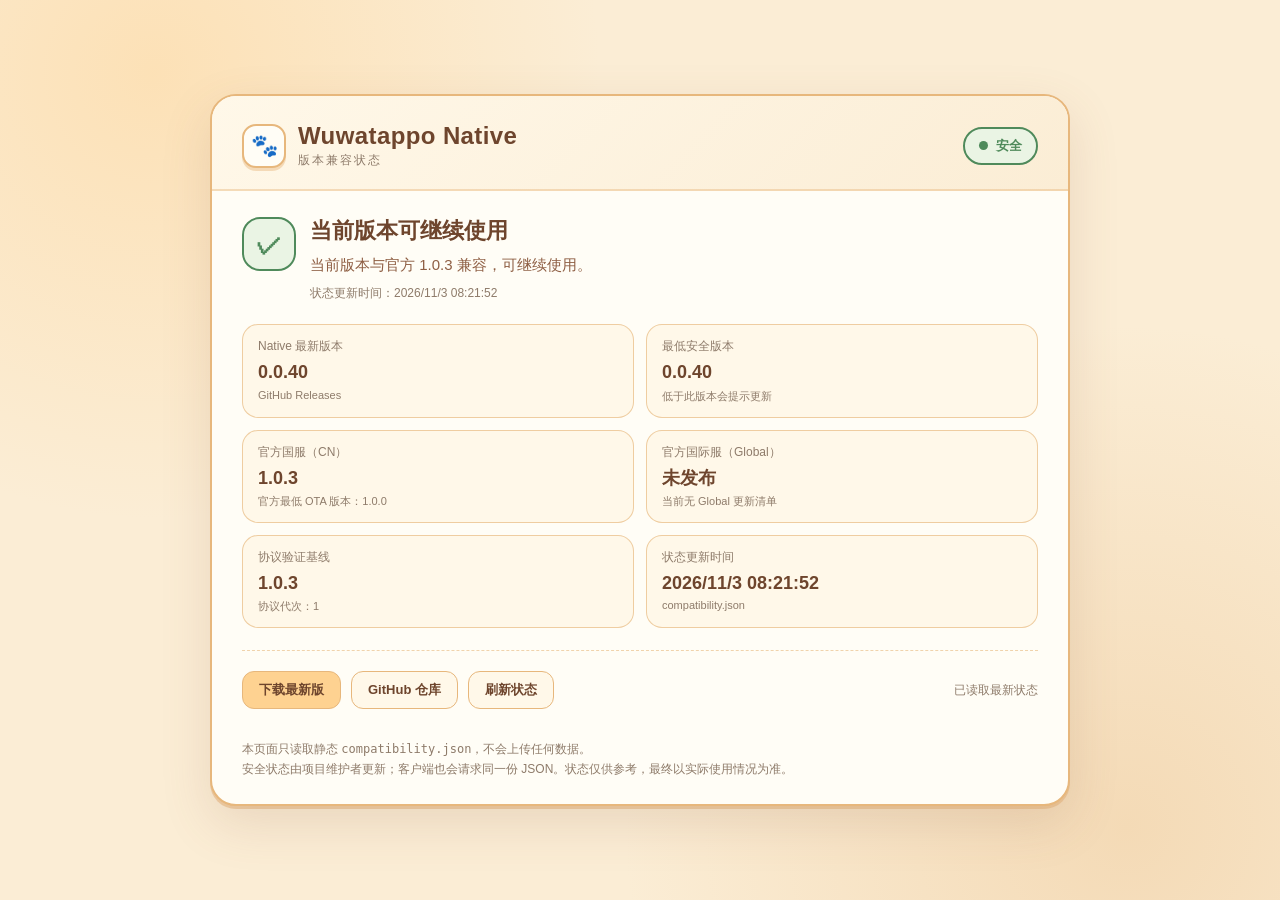
==== docs/index.html @ c2e2221b "新增版本状态页与客户端兼容状态检查" ====
<!doctype html>
<html lang="zh-CN">
<head>
  <meta charset="utf-8" />
  <meta name="viewport" content="width=device-width, initial-scale=1" />
  <title>Wuwatappo Native 版本状态</title>
  <style>
    :root {
      --cream: #fff8e9;
      --cream-2: #fbedd5;
      --cream-3: #f4e1c8;
      --cream-4: #fffdf6;
      --ink: #8e5e43;
      --ink-strong: #6e452d;
      --ink-dim: #8e7b6a;
      --border: #e7b77c;
      --active: #fed291;
      --safe: #4f8a5b;
      --safe-bg: #eaf4e4;
      --warn: #b7792f;
      --warn-bg: #fff1d6;
      --danger: #b34a3f;
      --danger-bg: #ffe8e2;
      --maint: #5d7f9c;
      --maint-bg: #e8f1f7;
    }
    * { box-sizing: border-box; }
    html, body { margin: 0; min-height: 100%; }
    body {
      font-family: "Microsoft YaHei", "PingFang SC", "Helvetica Neue", Arial, sans-serif;
      color: var(--ink);
      background:
        radial-gradient(circle at 12% 8%, rgba(254, 210, 145, .45), transparent 32%),
        radial-gradient(circle at 88% 92%, rgba(231, 183, 124, .35), transparent 36%),
        var(--cream-2);
      min-height: 100vh;
      display: flex;
      align-items: center;
      justify-content: center;
      padding: 28px 18px;
    }
    .page {
      width: min(860px, 100%);
      background: var(--cream-4);
      border: 2px solid var(--border);
      border-radius: 26px;
      box-shadow: 0 18px 50px rgba(142, 94, 67, .16), 0 3px 0 rgba(231, 183, 124, .55);
      overflow: hidden;
    }
    header {
      padding: 26px 30px 20px;
      background: linear-gradient(135deg, var(--cream), var(--cream-2));
      border-bottom: 2px solid rgba(231, 183, 124, .45);
    }
    .brand { display: flex; align-items: center; gap: 12px; flex-wrap: wrap; }
    .brand-mark {
      width: 44px; height: 44px; border-radius: 14px;
      display: grid; place-items: center;
      background: var(--cream-4); border: 2px solid var(--border);
      font-size: 22px; box-shadow: 0 3px 0 rgba(231, 183, 124, .45);
    }
    .brand-name { font-size: 24px; font-weight: 800; color: var(--ink-strong); letter-spacing: .4px; }
    .brand-sub { font-size: 12px; color: var(--ink-dim); letter-spacing: 2px; margin-top: 2px; }
    .badge {
      margin-left: auto;
      display: inline-flex; align-items: center; gap: 8px;
      padding: 8px 14px; border-radius: 999px;
      font-size: 13px; font-weight: 800; white-space: nowrap;
      border: 2px solid currentColor;
    }
    .badge .dot { width: 9px; height: 9px; border-radius: 50%; background: currentColor; }
    .badge.safe { color: var(--safe); background: var(--safe-bg); }
    .badge.warning, .badge.unknown { color: var(--warn); background: var(--warn-bg); }
    .badge.unsafe { color: var(--danger); background: var(--danger-bg); }
    .badge.maintenance { color: var(--maint); background: var(--maint-bg); }

    main { padding: 26px 30px 30px; }
    .status-head { display: flex; align-items: flex-start; gap: 14px; margin-bottom: 22px; }
    .status-icon {
      width: 54px; height: 54px; flex: 0 0 54px; border-radius: 18px;
      display: grid; place-items: center; font-size: 26px; font-weight: 900;
      border: 2px solid currentColor;
    }
    .status-head.safe .status-icon { color: var(--safe); background: var(--safe-bg); }
    .status-head.warning .status-icon, .status-head.unknown .status-icon { color: var(--warn); background: var(--warn-bg); }
    .status-head.unsafe .status-icon { color: var(--danger); background: var(--danger-bg); }
    .status-head.maintenance .status-icon { color: var(--maint); background: var(--maint-bg); }
    h1 { margin: 0 0 6px; font-size: 22px; line-height: 1.3; color: var(--ink-strong); }
    .message { margin: 0; font-size: 15px; line-height: 1.7; color: var(--ink); }
    .updated { margin-top: 8px; font-size: 12px; color: var(--ink-dim); }

    .force {
      display: none; margin: 0 0 20px; padding: 12px 14px;
      border-radius: 14px; background: var(--danger-bg);
      border: 1.5px solid rgba(179, 74, 63, .45); color: var(--danger);
      font-size: 13px; line-height: 1.6;
    }
    .force.show { display: block; }

    .grid { display: grid; grid-template-columns: repeat(2, minmax(0, 1fr)); gap: 12px; }
    .card { background: var(--cream); border: 1.5px solid rgba(231, 183, 124, .65); border-radius: 16px; padding: 13px 15px; }
    .card-label { font-size: 12px; color: var(--ink-dim); margin-bottom: 5px; }
    .card-value { font-size: 18px; font-weight: 800; color: var(--ink-strong); line-height: 1.35; overflow-wrap: anywhere; }
    .card-note { margin-top: 4px; font-size: 11px; color: var(--ink-dim); }

    .actions { display: flex; flex-wrap: wrap; gap: 10px; align-items: center; margin-top: 22px; padding-top: 20px; border-top: 1.5px dashed rgba(231, 183, 124, .6); }
    .btn {
      display: inline-flex; align-items: center; justify-content: center;
      height: 38px; padding: 0 16px; border-radius: 12px;
      border: 1.5px solid var(--border); background: var(--cream);
      color: var(--ink-strong); font-size: 13px; font-weight: 700;
      text-decoration: none; cursor: pointer; transition: background .15s, transform .15s;
    }
    .btn:hover { background: var(--active); transform: translateY(-1px); }
    .btn.primary { background: var(--active); }
    .muted { font-size: 12px; color: var(--ink-dim); }
    .spacer { flex: 1; }
    footer { padding: 0 30px 24px; font-size: 12px; color: var(--ink-dim); line-height: 1.7; }
    footer a { color: var(--ink); }
    @media (max-width: 640px) {
      body { padding: 12px; align-items: flex-start; }
      .page { border-radius: 20px; }
      header, main, footer { padding-left: 18px; padding-right: 18px; }
      .badge { margin-left: 0; }
      .grid { grid-template-columns: 1fr; }
      .actions .spacer { display: none; }
    }
  </style>
</head>
<body>
  <div class="page">
    <header>
      <div class="brand">
        <div class="brand-mark">🐾</div>
        <div>
          <div class="brand-name">Wuwatappo Native</div>
          <div class="brand-sub">版本兼容状态</div>
        </div>
        <span class="badge unknown" id="statusBadge"><span class="dot"></span><span id="statusBadgeText">读取中</span></span>
      </div>
    </header>

    <main>
      <div class="status-head unknown" id="statusHead">
        <div class="status-icon" id="statusIcon">…</div>
        <div>
          <h1 id="statusTitle">正在读取版本状态…</h1>
          <p class="message" id="statusMessage">页面会请求 compatibility.json 获取最新状态。</p>
          <div class="updated" id="updatedAt">—</div>
        </div>
      </div>

      <div class="force" id="forceBox"></div>

      <div class="grid">
        <div class="card">
          <div class="card-label">Native 最新版本</div>
          <div class="card-value" id="nativeLatest">—</div>
          <div class="card-note" id="nativeLatestNote">GitHub Releases</div>
        </div>
        <div class="card">
          <div class="card-label">最低安全版本</div>
          <div class="card-value" id="nativeMinSafe">—</div>
          <div class="card-note">低于此版本会提示更新</div>
        </div>
        <div class="card">
          <div class="card-label">官方国服（CN）</div>
          <div class="card-value" id="officialCn">—</div>
          <div class="card-note" id="officialCnNote">—</div>
        </div>
        <div class="card">
          <div class="card-label">官方国际服（Global）</div>
          <div class="card-value" id="officialGlobal">—</div>
          <div class="card-note" id="officialGlobalNote">—</div>
        </div>
        <div class="card">
          <div class="card-label">协议验证基线</div>
          <div class="card-value" id="testedOfficial">—</div>
          <div class="card-note" id="protocolNote">—</div>
        </div>
        <div class="card">
          <div class="card-label">状态更新时间</div>
          <div class="card-value" id="updatedShort">—</div>
          <div class="card-note" id="sourceNote">compatibility.json</div>
        </div>
      </div>

      <div class="actions">
        <a class="btn primary" href="https://github.com/DanielToyama/WuwaTappoNative/releases/latest" target="_blank" rel="noreferrer">下载最新版</a>
        <a class="btn" href="https://github.com/DanielToyama/WuwaTappoNative" target="_blank" rel="noreferrer">GitHub 仓库</a>
        <button class="btn" id="refreshBtn" type="button">刷新状态</button>
        <span class="spacer"></span>
        <span class="muted" id="fetchHint"></span>
      </div>
    </main>

    <footer>
      <div>本页面只读取静态 <code>compatibility.json</code>，不会上传任何数据。</div>
      <div>安全状态由项目维护者更新；客户端也会请求同一份 JSON。状态仅供参考，最终以实际使用情况为准。</div>
    </footer>
  </div>

  <script>
    (() => {
      const JSON_URL = './compatibility.json';
      const CACHE_KEY = 'wuwatappo_compat_cache_v1';
      const statusMap = {
        safe: { label: '安全', icon: '✓', title: '当前版本可继续使用' },
        warning: { label: '注意', icon: '!', title: '当前版本需要关注' },
        unsafe: { label: '不安全', icon: '×', title: '当前版本不建议继续联网' },
        maintenance: { label: '维护中', icon: '…', title: '官方服务可能正在维护' },
        unknown: { label: '未知', icon: '?', title: '暂时无法确认版本状态' }
      };

      const $ = id => document.getElementById(id);
      const esc = s => String(s ?? '').replace(/[&<>"']/g, ch => ({ '&': '&amp;', '<': '&lt;', '>': '&gt;', '"': '&quot;', "'": '&#39;' }[ch]));
      const text = (id, value) => { const el = $(id); if (el) el.textContent = value == null || value === '' ? '—' : String(value); };
      const fmt = s => {
        if (!s) return '—';
        const d = new Date(s);
        return Number.isNaN(d.getTime()) ? String(s) : d.toLocaleString('zh-CN', { hour12: false });
      };
      const statusOf = s => statusMap[String(s || '').toLowerCase()] ? String(s).toLowerCase() : 'unknown';

      function render(data, fromCache) {
        const st = statusOf(data.status);
        const meta = statusMap[st];
        const head = $('statusHead');
        const badge = $('statusBadge');
        head.className = 'status-head ' + st;
        badge.className = 'badge ' + st;
        $('statusIcon').textContent = meta.icon;
        $('statusBadgeText').textContent = meta.label;
        $('statusTitle').textContent = meta.title;
        $('statusMessage').textContent = data.message || '暂无说明。';
        $('updatedAt').textContent = data.updatedAt ? '状态更新时间：' + fmt(data.updatedAt) : '状态更新时间：—';

        const native = data.native || {};
        const official = data.official || {};
        const cn = official.cn || {};
        const global = official.global || {};
        const protocol = data.protocol || {};
        const kill = data.killSwitch || {};

        text('nativeLatest', native.latest);
        text('nativeMinSafe', native.minSafe);
        text('officialCn', cn.latest);
        text('officialCnNote', cn.minOta ? '官方最低 OTA 版本：' + cn.minOta : '官方更新清单');
        text('officialGlobal', global.latest || '未发布');
        text('officialGlobalNote', global.minOta ? '官方最低 OTA 版本：' + global.minOta : '当前无 Global 更新清单');
        text('testedOfficial', protocol.testedOfficial);
        text('protocolNote', protocol.breaking
          ? '检测到破坏性协议变更（第 ' + (protocol.generation ?? '?') + ' 代）'
          : '协议代次：' + (protocol.generation ?? '—'));
        text('updatedShort', fmt(data.updatedAt));
        text('sourceNote', fromCache ? '缓存数据，网络不可用' : 'compatibility.json');

        const force = $('forceBox');
        const forceOn = !!kill.forceOffline;
        force.classList.toggle('show', forceOn);
        force.textContent = forceOn
          ? '安全模式已启用：' + (kill.reason || '维护者要求暂停联网，请更新或等待通知。')
          : '';

        $('fetchHint').textContent = fromCache ? '当前显示缓存，刷新失败' : '已读取最新状态';
        document.title = 'Wuwatappo Native 版本状态 · ' + meta.label;
      }

      function readCache() {
        try {
          const raw = localStorage.getItem(CACHE_KEY);
          return raw ? JSON.parse(raw) : null;
        } catch { return null; }
      }
      function writeCache(data) {
        try { localStorage.setItem(CACHE_KEY, JSON.stringify(data)); } catch { }
      }

      async function load(force) {
        const btn = $('refreshBtn');
        btn.disabled = true;
        btn.textContent = '读取中…';
        try {
          const url = JSON_URL + '?v=' + Date.now() + (force ? '&force=1' : '');
          const res = await fetch(url, { cache: 'no-store' });
          if (!res.ok) throw new Error('HTTP ' + res.status);
          const data = await res.json();
          writeCache(data);
          render(data, false);
        } catch (e) {
          const cached = readCache();
          if (cached) render(cached, true);
          else {
            const st = 'unknown';
            $('statusHead').className = 'status-head ' + st;
            $('statusBadge').className = 'badge ' + st;
            $('statusBadgeText').textContent = '读取失败';
            $('statusTitle').textContent = '暂时无法读取版本状态';
            $('statusMessage').textContent = '请检查网络后重试，或直接前往 GitHub Releases 查看最新版本。';
            $('fetchHint').textContent = '读取失败';
          }
        } finally {
          btn.disabled = false;
          btn.textContent = '刷新状态';
        }
      }

      $('refreshBtn').addEventListener('click', () => load(true));
      load(false);
      setInterval(() => load(false), 60000);
    })();
  </script>
</body>
</html>
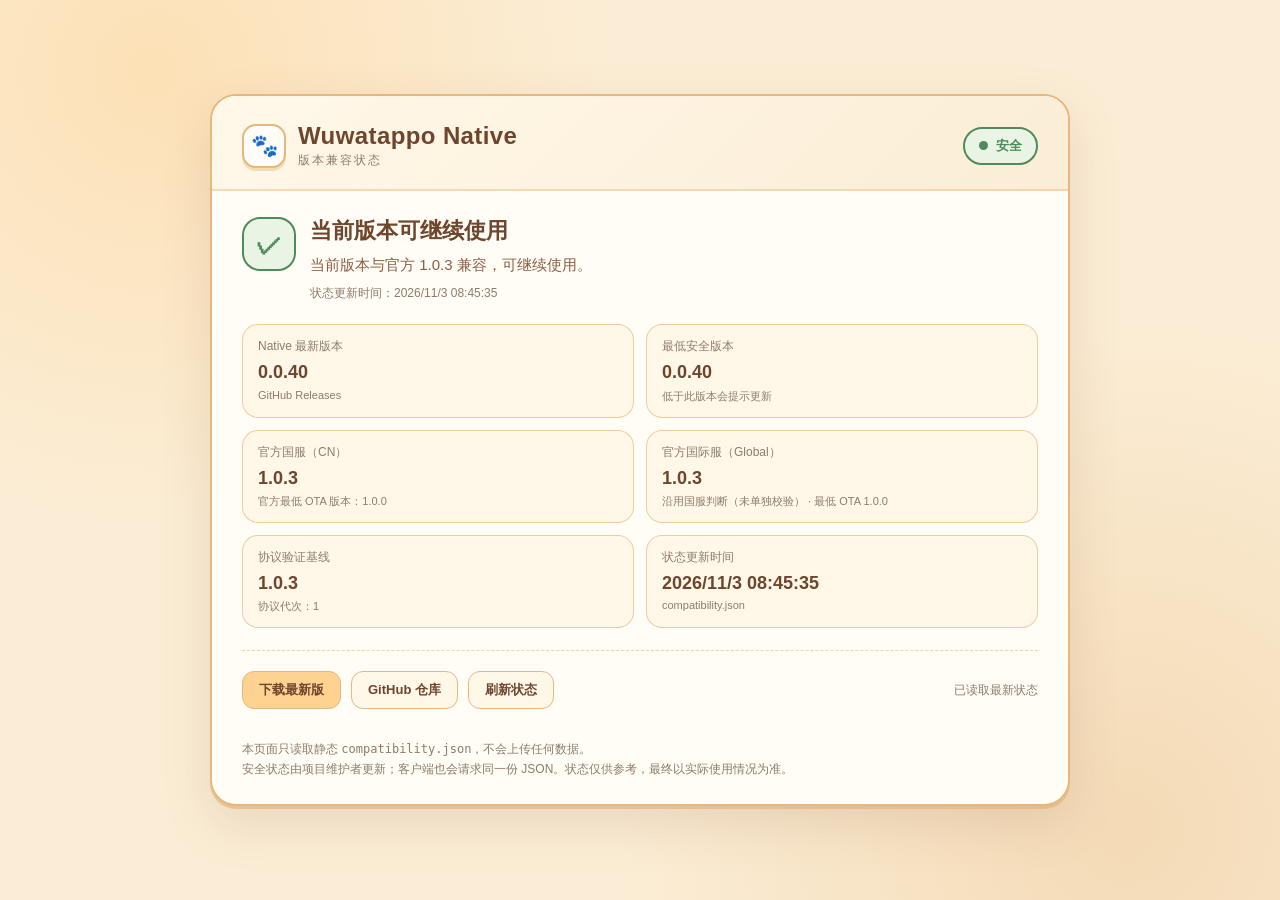
==== commit f4834599: "国际服版本状态沿用国服判断" ====
--- a/docs/index.html
+++ b/docs/index.html
@@ -3,6 +3,7 @@
 <head>
   <meta charset="utf-8" />
   <meta name="viewport" content="width=device-width, initial-scale=1" />
+  <link rel="canonical" href="https://code.danieluu.top/WuwaTappoNative/" />
   <title>Wuwatappo Native 版本状态</title>
   <style>
     :root {
@@ -239,6 +240,9 @@
         const official = data.official || {};
         const cn = official.cn || {};
         const global = official.global || {};
+        const globalUsesCn = global.inheritCn === true && !global.latest;
+        const globalLatest = global.latest || (globalUsesCn ? cn.latest : '');
+        const globalMinOta = global.minOta || (globalUsesCn ? cn.minOta : '');
         const protocol = data.protocol || {};
         const kill = data.killSwitch || {};
 
@@ -246,8 +250,12 @@
         text('nativeMinSafe', native.minSafe);
         text('officialCn', cn.latest);
         text('officialCnNote', cn.minOta ? '官方最低 OTA 版本：' + cn.minOta : '官方更新清单');
-        text('officialGlobal', global.latest || '未发布');
-        text('officialGlobalNote', global.minOta ? '官方最低 OTA 版本：' + global.minOta : '当前无 Global 更新清单');
+        text('officialGlobal', globalLatest || '未发布');
+        text('officialGlobalNote', globalLatest
+          ? (globalUsesCn
+              ? '沿用国服判断（未单独校验）' + (globalMinOta ? ' · 最低 OTA ' + globalMinOta : '')
+              : (globalMinOta ? '官方最低 OTA 版本：' + globalMinOta : '官方更新清单'))
+          : '当前无 Global 更新清单');
         text('testedOfficial', protocol.testedOfficial);
         text('protocolNote', protocol.breaking
           ? '检测到破坏性协议变更（第 ' + (protocol.generation ?? '?') + ' 代）'
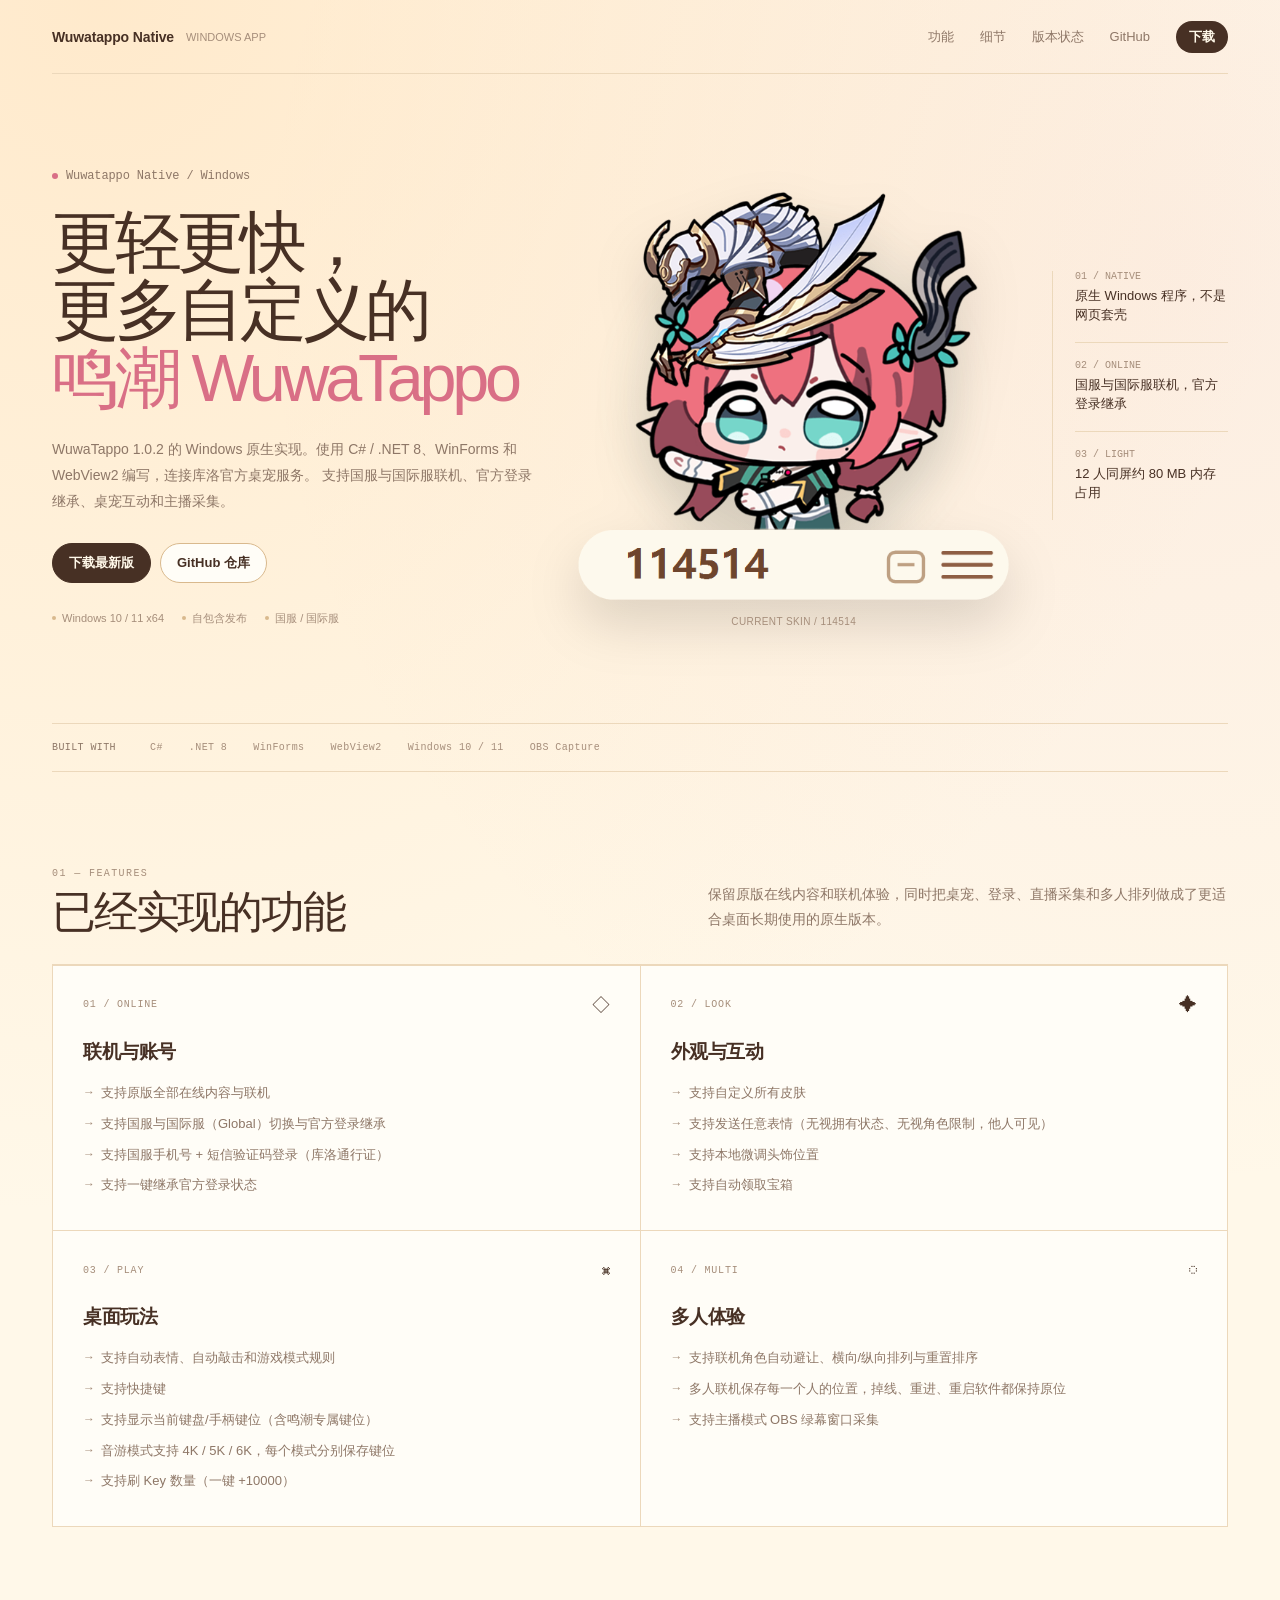
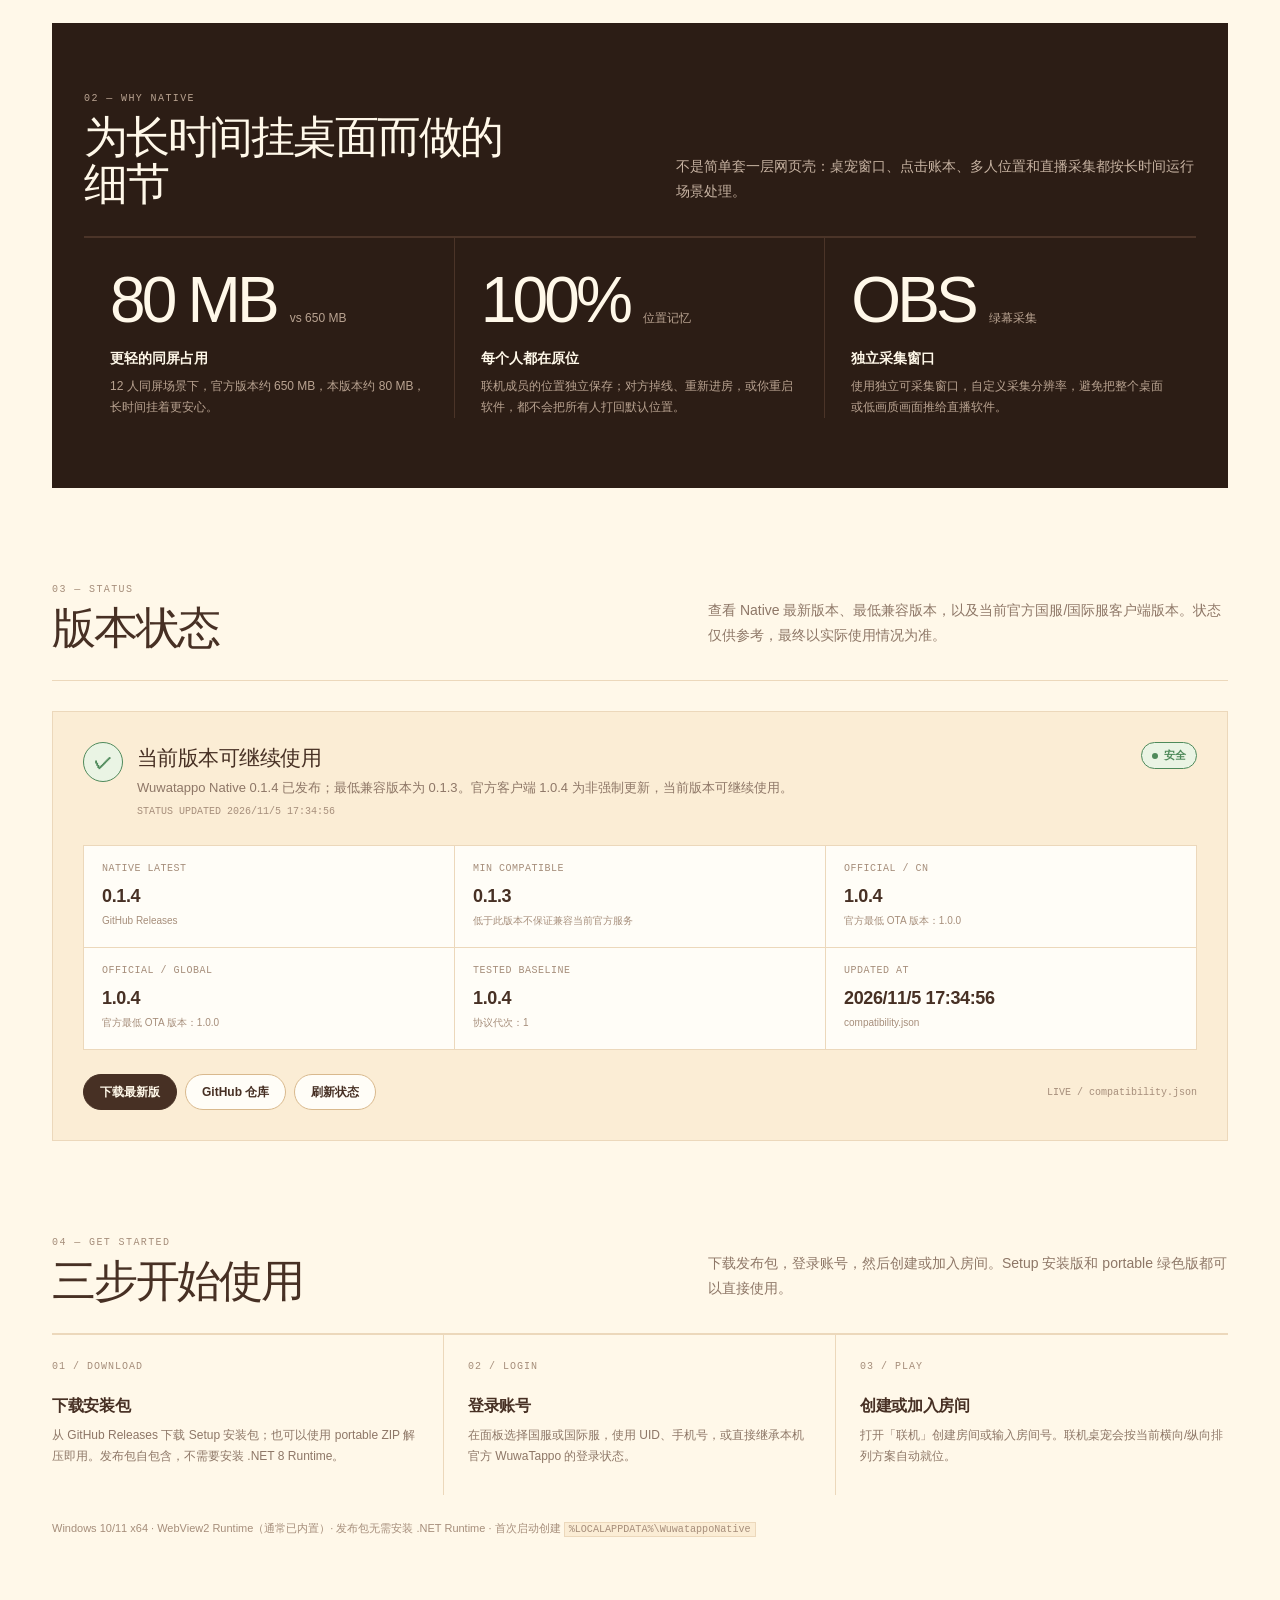
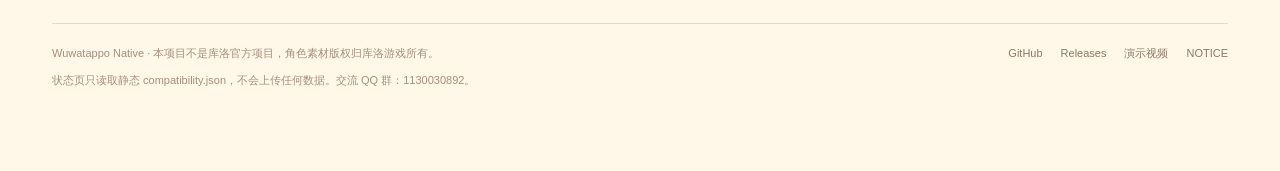
==== commit f8383de3: "更新项目主页" ====
--- a/docs/index.html
+++ b/docs/index.html
@@ -3,19 +3,25 @@
 <head>
   <meta charset="utf-8" />
   <meta name="viewport" content="width=device-width, initial-scale=1" />
+  <meta name="description" content="Wuwatappo Native：WuwaTappo 的 Windows 原生实现，支持国服/国际服联机、官方登录继承、桌宠互动和 OBS 绿幕采集。" />
   <link rel="canonical" href="https://code.danieluu.top/WuwaTappoNative/" />
-  <title>Wuwatappo Native 版本状态</title>
+  <meta name="theme-color" content="#fff8e9" />
+  <title>Wuwatappo Native · Windows 原生桌宠</title>
   <style>
     :root {
-      --cream: #fff8e9;
-      --cream-2: #fbedd5;
-      --cream-3: #f4e1c8;
-      --cream-4: #fffdf6;
-      --ink: #8e5e43;
-      --ink-strong: #6e452d;
-      --ink-dim: #8e7b6a;
-      --border: #e7b77c;
-      --active: #fed291;
+      --bg: #fff8e9;
+      --bg-soft: #fbedd5;
+      --panel: #fffdf7;
+      --ink: #473024;
+      --muted: #8e7767;
+      --faint: #a68e7b;
+      --line: #ecd8bb;
+      --line-strong: #d9b98d;
+      --accent: #d96f86;
+      --teal: #4c978d;
+      --gold: #c9923f;
+      --gold-soft: #fff0cf;
+      --dark: #2c1d15;
       --safe: #4f8a5b;
       --safe-bg: #eaf4e4;
       --warn: #b7792f;
@@ -24,180 +30,513 @@
       --danger-bg: #ffe8e2;
       --maint: #5d7f9c;
       --maint-bg: #e8f1f7;
+      --mono: "SFMono-Regular", Consolas, "Liberation Mono", Menlo, monospace;
     }
     * { box-sizing: border-box; }
-    html, body { margin: 0; min-height: 100%; }
+    html { scroll-behavior: smooth; }
     body {
-      font-family: "Microsoft YaHei", "PingFang SC", "Helvetica Neue", Arial, sans-serif;
+      margin: 0; min-height: 100vh;
+      background:
+        radial-gradient(circle at 8% 0%, rgba(255, 222, 180, .55), transparent 34%),
+        radial-gradient(circle at 92% 8%, rgba(217, 111, 134, .08), transparent 28%),
+        var(--bg);
       color: var(--ink);
-      background:
-        radial-gradient(circle at 12% 8%, rgba(254, 210, 145, .45), transparent 32%),
-        radial-gradient(circle at 88% 92%, rgba(231, 183, 124, .35), transparent 36%),
-        var(--cream-2);
-      min-height: 100vh;
-      display: flex;
-      align-items: center;
-      justify-content: center;
-      padding: 28px 18px;
-    }
-    .page {
-      width: min(860px, 100%);
-      background: var(--cream-4);
-      border: 2px solid var(--border);
-      border-radius: 26px;
-      box-shadow: 0 18px 50px rgba(142, 94, 67, .16), 0 3px 0 rgba(231, 183, 124, .55);
-      overflow: hidden;
-    }
-    header {
-      padding: 26px 30px 20px;
-      background: linear-gradient(135deg, var(--cream), var(--cream-2));
-      border-bottom: 2px solid rgba(231, 183, 124, .45);
-    }
-    .brand { display: flex; align-items: center; gap: 12px; flex-wrap: wrap; }
-    .brand-mark {
-      width: 44px; height: 44px; border-radius: 14px;
-      display: grid; place-items: center;
-      background: var(--cream-4); border: 2px solid var(--border);
-      font-size: 22px; box-shadow: 0 3px 0 rgba(231, 183, 124, .45);
-    }
-    .brand-name { font-size: 24px; font-weight: 800; color: var(--ink-strong); letter-spacing: .4px; }
-    .brand-sub { font-size: 12px; color: var(--ink-dim); letter-spacing: 2px; margin-top: 2px; }
+      font-family: "Segoe UI", "PingFang SC", "Microsoft YaHei", "Helvetica Neue", Arial, sans-serif;
+      -webkit-font-smoothing: antialiased;
+    }
+    a { color: inherit; }
+    .site { width: min(1240px, 100%); margin: 0 auto; padding: 0 32px 80px; }
+
+    /* ---------- header ---------- */
+    .topbar {
+      height: 74px; display: flex; align-items: center; gap: 26px;
+      border-bottom: 1px solid var(--line);
+    }
+    .brand { display: flex; align-items: center; gap: 10px; text-decoration: none; }
+    .brand-name { font-size: 14px; font-weight: 650; letter-spacing: -.01em; }
+    .brand-sub { font-size: 11px; color: var(--faint); margin-left: 2px; }
+    .nav { display: flex; align-items: center; gap: 26px; margin-left: auto; font-size: 13px; color: var(--muted); }
+    .nav a { text-decoration: none; transition: color .15s; }
+    .nav a:hover { color: var(--ink); }
+    .nav .nav-download {
+      padding: 7px 13px; border-radius: 999px;
+      color: var(--bg); background: var(--ink); font-weight: 600;
+    }
+    .nav .nav-download:hover { background: #5f4231; color: var(--bg); }
+
+    /* ---------- hero ---------- */
+    .hero {
+      display: grid;
+      grid-template-columns: minmax(0, 1.02fr) minmax(360px, .98fr) 176px;
+      gap: 26px; align-items: center;
+      min-height: 650px; padding: 72px 0 78px;
+      border-bottom: 1px solid var(--line);
+    }
+    .hero-copy { padding: 8px 0; }
+    .hero-kicker {
+      display: inline-flex; align-items: center; gap: 8px;
+      color: var(--muted); font-size: 12px; margin-bottom: 26px;
+      font-family: var(--mono); letter-spacing: -.01em;
+    }
+    .hero-kicker .dot { width: 6px; height: 6px; border-radius: 50%; background: var(--accent); }
+    .hero h1 {
+      margin: 0; color: var(--ink);
+      font-size: clamp(42px, 5.2vw, 72px);
+      font-weight: 500; line-height: 1.02; letter-spacing: -.065em;
+    }
+    .hero h1 .line { display: block; }
+    .hero h1 .accent { color: var(--accent); }
+    .hero-lead {
+      max-width: 540px; margin: 24px 0 0;
+      color: var(--muted); font-size: 14px; line-height: 1.85;
+    }
+    .hero-actions { display: flex; flex-wrap: wrap; gap: 9px; margin-top: 28px; }
+    .btn {
+      display: inline-flex; align-items: center; justify-content: center; gap: 6px;
+      min-height: 40px; padding: 0 16px; border-radius: 999px;
+      border: 1px solid var(--line-strong); background: var(--panel);
+      color: var(--ink); text-decoration: none; font-size: 13px; font-weight: 600;
+      cursor: pointer; transition: background .15s, border-color .15s, transform .15s;
+    }
+    .btn:hover { border-color: #c9a271; background: var(--gold-soft, #fff0cf); transform: translateY(-1px); }
+    .btn.primary { background: var(--ink); border-color: var(--ink); color: var(--bg); }
+    .btn.primary:hover { background: #5f4231; border-color: #5f4231; }
+    .hero-meta {
+      display: flex; flex-wrap: wrap; gap: 8px 18px;
+      margin-top: 28px; color: var(--faint); font-size: 11px;
+    }
+    .hero-meta span { display: inline-flex; align-items: center; gap: 6px; }
+    .hero-meta span::before { content: ""; width: 4px; height: 4px; border-radius: 50%; background: var(--line-strong); }
+
+    .hero-art { position: relative; display: flex; align-items: center; justify-content: center; min-height: 470px; }
+    .hero-art::before {
+      content: ""; position: absolute; width: 84%; aspect-ratio: 1; border-radius: 50%;
+      background: radial-gradient(circle, rgba(217, 111, 134, .10), rgba(76, 151, 141, .06) 48%, transparent 70%);
+      filter: blur(10px);
+    }
+    .hero-art .pet-frame {
+      position: relative; z-index: 1; width: min(100%, 512px);
+      filter: drop-shadow(0 24px 26px rgba(0, 0, 0, .13));
+      animation: pet-float 5.2s ease-in-out infinite;
+    }
+    .hero-art .pet-frame img { display: block; width: 100%; height: auto; }
+    .hero-art .pet-pat { position: absolute; inset: 0; opacity: 0; }
+    .hero-art .pat-a { animation: pet-pat-a .62s steps(1, end) infinite; }
+    .hero-art .pat-b { animation: pet-pat-b .62s steps(1, end) infinite; }
+    @keyframes pet-pat-a { 0%, 49.9% { opacity: 1; } 50%, 100% { opacity: 0; } }
+    @keyframes pet-pat-b { 0%, 49.9% { opacity: 0; } 50%, 100% { opacity: 1; } }
+    @keyframes pet-float { 0%, 100% { transform: translateY(0); } 50% { transform: translateY(-7px); } }
+    .art-caption {
+      position: absolute; z-index: 2; bottom: 4px;
+      color: var(--faint); font-size: 10px; letter-spacing: .04em;
+    }
+
+    .hero-side { border-left: 1px solid var(--line); padding-left: 22px; display: grid; gap: 0; }
+    .side-item { padding: 17px 0; border-bottom: 1px solid var(--line); }
+    .side-item:first-child { padding-top: 0; }
+    .side-item:last-child { border-bottom: 0; }
+    .side-label { display: block; color: var(--faint); font-family: var(--mono); font-size: 10px; margin-bottom: 5px; }
+    .side-value { display: block; color: var(--ink); font-size: 13px; line-height: 1.45; }
+
+    .tech-strip {
+      display: flex; align-items: center; flex-wrap: wrap; gap: 12px 26px;
+      padding: 18px 0; border-bottom: 1px solid var(--line);
+      color: var(--faint); font-family: var(--mono); font-size: 10px; letter-spacing: .04em;
+    }
+    .tech-strip .tech-label { color: var(--muted); margin-right: 8px; }
+    .tech-strip span:not(.tech-label) { white-space: nowrap; }
+
+    /* ---------- sections ---------- */
+    .section { padding-top: 96px; }
+    .section-head {
+      display: grid; grid-template-columns: minmax(0, .8fr) minmax(0, 1.2fr);
+      gap: 40px; align-items: end;
+      padding-bottom: 28px; border-bottom: 1px solid var(--line);
+    }
+    .section-kicker { color: var(--faint); font-family: var(--mono); font-size: 10px; letter-spacing: .14em; text-transform: uppercase; }
+    .section-head h2 {
+      margin: 10px 0 0; color: var(--ink);
+      font-size: clamp(30px, 3.4vw, 45px); font-weight: 500; letter-spacing: -.05em; line-height: 1.08;
+    }
+    .section-head p { margin: 0 0 4px; color: var(--muted); font-size: 14px; line-height: 1.8; justify-self: end; max-width: 520px; }
+
+    .feature-grid { display: grid; grid-template-columns: repeat(2, minmax(0, 1fr)); border-left: 1px solid var(--line); border-top: 1px solid var(--line); }
+    .feature-card { padding: 30px 30px 34px; border-right: 1px solid var(--line); border-bottom: 1px solid var(--line); background: var(--panel); }
+    .feature-top { display: flex; align-items: center; justify-content: space-between; margin-bottom: 25px; }
+    .feature-no { color: var(--faint); font-family: var(--mono); font-size: 10px; letter-spacing: .08em; }
+    .feature-glyph { color: var(--ink); font-size: 18px; line-height: 1; }
+    .feature-card h3 { margin: 0 0 18px; color: var(--ink); font-size: 19px; font-weight: 600; letter-spacing: -.02em; }
+    .check-list { margin: 0; padding: 0; list-style: none; display: grid; gap: 10px; }
+    .check-list li { position: relative; padding-left: 18px; color: var(--muted); font-size: 13px; line-height: 1.6; }
+    .check-list li::before { content: "→"; position: absolute; left: 0; top: 0; color: var(--faint); font-size: 12px; }
+
+    .dark-band { margin-top: 96px; background: var(--dark); color: var(--bg); }
+    .dark-band .site-inner { padding-top: 70px; padding-bottom: 70px; }
+    .dark-band .section-head { border-color: #4b3428; }
+    .dark-band .section-kicker { color: #b9a391; }
+    .dark-band h2 { color: var(--bg); }
+    .dark-band .section-head p { color: #c7b3a2; }
+    .detail-grid { display: grid; grid-template-columns: repeat(3, minmax(0, 1fr)); border-top: 1px solid #4b3428; }
+    .detail-card { padding: 30px 26px 0; border-right: 1px solid #4b3428; }
+    .detail-card:last-child { border-right: 0; }
+    .detail-number { color: var(--bg); font-size: clamp(42px, 5vw, 70px); font-weight: 500; letter-spacing: -.06em; line-height: 1; }
+    .detail-number small { color: #b9a391; font-size: 12px; font-weight: 500; letter-spacing: 0; }
+    .detail-card h3 { margin: 18px 0 8px; color: var(--bg); font-size: 14px; font-weight: 600; }
+    .detail-card p { margin: 0; color: #b9a391; font-size: 12px; line-height: 1.75; }
+
+    /* ---------- status ---------- */
+    .status-panel { margin-top: 30px; padding: 30px; border: 1px solid var(--line); background: var(--bg-soft); }
+    .status-head { display: flex; align-items: flex-start; gap: 14px; }
+    .status-icon {
+      width: 40px; height: 40px; flex: 0 0 40px; border-radius: 50%;
+      display: grid; place-items: center; font-size: 18px; font-weight: 700;
+      border: 1px solid currentColor;
+    }
+    .status-head.safe .status-icon { color: var(--safe); background: var(--safe-bg); }
+    .status-head.warning .status-icon, .status-head.unknown .status-icon { color: var(--warn); background: var(--warn-bg); }
+    .status-head.unsafe .status-icon { color: var(--danger); background: var(--danger-bg); }
+    .status-head.maintenance .status-icon { color: var(--maint); background: var(--maint-bg); }
+    .status-head h3 { margin: 2px 0 5px; font-size: 21px; font-weight: 550; letter-spacing: -.025em; color: var(--ink); }
+    .status-message { margin: 0; color: var(--muted); font-size: 13px; line-height: 1.65; }
+    .updated { margin-top: 7px; color: var(--faint); font-family: var(--mono); font-size: 10px; }
     .badge {
-      margin-left: auto;
-      display: inline-flex; align-items: center; gap: 8px;
-      padding: 8px 14px; border-radius: 999px;
-      font-size: 13px; font-weight: 800; white-space: nowrap;
-      border: 2px solid currentColor;
-    }
-    .badge .dot { width: 9px; height: 9px; border-radius: 50%; background: currentColor; }
+      margin-left: auto; display: inline-flex; align-items: center; gap: 6px;
+      padding: 5px 10px; border-radius: 999px; font-size: 11px; font-weight: 600;
+      white-space: nowrap; border: 1px solid currentColor;
+    }
+    .badge .dot { width: 6px; height: 6px; border-radius: 50%; background: currentColor; }
     .badge.safe { color: var(--safe); background: var(--safe-bg); }
     .badge.warning, .badge.unknown { color: var(--warn); background: var(--warn-bg); }
     .badge.unsafe { color: var(--danger); background: var(--danger-bg); }
     .badge.maintenance { color: var(--maint); background: var(--maint-bg); }
-
-    main { padding: 26px 30px 30px; }
-    .status-head { display: flex; align-items: flex-start; gap: 14px; margin-bottom: 22px; }
-    .status-icon {
-      width: 54px; height: 54px; flex: 0 0 54px; border-radius: 18px;
-      display: grid; place-items: center; font-size: 26px; font-weight: 900;
-      border: 2px solid currentColor;
-    }
-    .status-head.safe .status-icon { color: var(--safe); background: var(--safe-bg); }
-    .status-head.warning .status-icon, .status-head.unknown .status-icon { color: var(--warn); background: var(--warn-bg); }
-    .status-head.unsafe .status-icon { color: var(--danger); background: var(--danger-bg); }
-    .status-head.maintenance .status-icon { color: var(--maint); background: var(--maint-bg); }
-    h1 { margin: 0 0 6px; font-size: 22px; line-height: 1.3; color: var(--ink-strong); }
-    .message { margin: 0; font-size: 15px; line-height: 1.7; color: var(--ink); }
-    .updated { margin-top: 8px; font-size: 12px; color: var(--ink-dim); }
-
-    .force {
-      display: none; margin: 0 0 20px; padding: 12px 14px;
-      border-radius: 14px; background: var(--danger-bg);
-      border: 1.5px solid rgba(179, 74, 63, .45); color: var(--danger);
-      font-size: 13px; line-height: 1.6;
-    }
+    .force { display: none; margin: 22px 0 0; padding: 10px 12px; border: 1px solid rgba(180,35,24,.35); background: var(--danger-bg); color: var(--danger); font-size: 12px; line-height: 1.6; }
     .force.show { display: block; }
-
-    .grid { display: grid; grid-template-columns: repeat(2, minmax(0, 1fr)); gap: 12px; }
-    .card { background: var(--cream); border: 1.5px solid rgba(231, 183, 124, .65); border-radius: 16px; padding: 13px 15px; }
-    .card-label { font-size: 12px; color: var(--ink-dim); margin-bottom: 5px; }
-    .card-value { font-size: 18px; font-weight: 800; color: var(--ink-strong); line-height: 1.35; overflow-wrap: anywhere; }
-    .card-note { margin-top: 4px; font-size: 11px; color: var(--ink-dim); }
-
-    .actions { display: flex; flex-wrap: wrap; gap: 10px; align-items: center; margin-top: 22px; padding-top: 20px; border-top: 1.5px dashed rgba(231, 183, 124, .6); }
-    .btn {
-      display: inline-flex; align-items: center; justify-content: center;
-      height: 38px; padding: 0 16px; border-radius: 12px;
-      border: 1.5px solid var(--border); background: var(--cream);
-      color: var(--ink-strong); font-size: 13px; font-weight: 700;
-      text-decoration: none; cursor: pointer; transition: background .15s, transform .15s;
-    }
-    .btn:hover { background: var(--active); transform: translateY(-1px); }
-    .btn.primary { background: var(--active); }
-    .muted { font-size: 12px; color: var(--ink-dim); }
-    .spacer { flex: 1; }
-    footer { padding: 0 30px 24px; font-size: 12px; color: var(--ink-dim); line-height: 1.7; }
-    footer a { color: var(--ink); }
-    @media (max-width: 640px) {
-      body { padding: 12px; align-items: flex-start; }
-      .page { border-radius: 20px; }
-      header, main, footer { padding-left: 18px; padding-right: 18px; }
+    .status-grid { display: grid; grid-template-columns: repeat(3, minmax(0, 1fr)); margin-top: 28px; border-left: 1px solid var(--line); border-top: 1px solid var(--line); background: var(--panel); }
+    .card { padding: 17px 18px 19px; border-right: 1px solid var(--line); border-bottom: 1px solid var(--line); }
+    .card-label { color: var(--faint); font-family: var(--mono); font-size: 10px; letter-spacing: .05em; margin-bottom: 10px; }
+    .card-value { color: var(--ink); font-size: 18px; font-weight: 550; letter-spacing: -.02em; line-height: 1.35; overflow-wrap: anywhere; }
+    .card-note { margin-top: 5px; color: var(--faint); font-size: 10px; line-height: 1.5; }
+    .status-actions { display: flex; flex-wrap: wrap; align-items: center; gap: 8px; margin-top: 24px; }
+    .status-actions .btn { min-height: 36px; font-size: 12px; }
+    .status-actions .muted { margin-left: auto; color: var(--faint); font-family: var(--mono); font-size: 10px; }
+
+    /* ---------- steps / footer ---------- */
+    .steps { display: grid; grid-template-columns: repeat(3, minmax(0, 1fr)); border-top: 1px solid var(--line); }
+    .step { padding: 26px 24px 28px 0; border-right: 1px solid var(--line); }
+    .step:last-child { border-right: 0; padding-right: 0; }
+    .step:not(:first-child) { padding-left: 24px; }
+    .step-no { color: var(--faint); font-family: var(--mono); font-size: 10px; letter-spacing: .1em; }
+    .step h3 { margin: 24px 0 8px; font-size: 16px; font-weight: 600; letter-spacing: -.02em; }
+    .step p { margin: 0; color: var(--muted); font-size: 12px; line-height: 1.75; }
+    .requirements { margin: 24px 0 0; color: var(--faint); font-size: 11px; line-height: 1.8; }
+    code { font-family: var(--mono); font-size: .92em; background: var(--bg-soft); border: 1px solid var(--line); padding: 1px 4px; }
+
+    footer { margin-top: 84px; padding-top: 20px; border-top: 1px solid var(--line); color: var(--faint); font-size: 11px; line-height: 1.8; }
+    footer .footer-row { display: flex; flex-wrap: wrap; gap: 8px 18px; align-items: center; }
+    footer a { color: var(--muted); text-decoration: none; }
+    footer a:hover { color: var(--ink); text-decoration: underline; }
+    footer .footer-spacer { flex: 1; }
+
+    @media (max-width: 1100px) {
+      .hero { grid-template-columns: minmax(0, 1fr) minmax(320px, .92fr); min-height: 580px; }
+      .hero-side { display: none; }
+    }
+    @media (max-width: 760px) {
+      .site { padding: 0 20px 56px; }
+      .topbar { height: 64px; }
+      .brand-sub { display: none; }
+      .nav { display: none; }
+      .hero { grid-template-columns: 1fr; gap: 12px; min-height: auto; padding: 48px 0 48px; }
+      .hero-copy { padding: 0; }
+      .hero h1 { font-size: clamp(38px, 10vw, 54px); }
+      .hero-lead { font-size: 13px; }
+      .hero-art { min-height: 340px; margin-top: 10px; }
+      .hero-art .pet-frame { width: min(100%, 360px); }
+      .hero-art::before { width: 92%; }
+      .tech-strip { gap: 9px 18px; padding: 15px 0; }
+      .section { padding-top: 68px; }
+      .section-head { grid-template-columns: 1fr; gap: 14px; }
+      .section-head p { justify-self: start; }
+      .feature-grid { grid-template-columns: 1fr; }
+      .feature-card { padding: 24px 20px 27px; }
+      .dark-band { margin-top: 68px; }
+      .dark-band .site-inner { padding-top: 48px; padding-bottom: 48px; }
+      .detail-grid { grid-template-columns: 1fr; }
+      .detail-card { padding: 26px 0 0; border-right: 0; border-bottom: 1px solid #4b3428; }
+      .detail-card:last-child { border-bottom: 0; padding-bottom: 0; }
+      .status-panel { padding: 20px; }
+      .status-head { flex-wrap: wrap; }
       .badge { margin-left: 0; }
-      .grid { grid-template-columns: 1fr; }
-      .actions .spacer { display: none; }
+      .status-grid { grid-template-columns: 1fr 1fr; }
+      .status-actions .muted { width: 100%; margin-left: 0; }
+      .steps { grid-template-columns: 1fr; }
+      .step, .step:not(:first-child) { padding: 22px 0; border-right: 0; border-bottom: 1px solid var(--line); }
+      .step:last-child { border-bottom: 0; padding-bottom: 0; }
+      .step h3 { margin-top: 16px; }
+    }
+    @media (prefers-reduced-motion: reduce) {
+      .hero-art .pet-frame { animation: none; }
+      .hero-art .pat-a, .hero-art .pat-b { animation: none; }
     }
   </style>
 </head>
 <body>
-  <div class="page">
-    <header>
-      <div class="brand">
-        <div class="brand-mark">🐾</div>
-        <div>
-          <div class="brand-name">Wuwatappo Native</div>
-          <div class="brand-sub">版本兼容状态</div>
-        </div>
-        <span class="badge unknown" id="statusBadge"><span class="dot"></span><span id="statusBadgeText">读取中</span></span>
+  <div class="site">
+    <header class="topbar">
+      <a class="brand" href="#top" aria-label="Wuwatappo Native 首页">
+        <span class="brand-name">Wuwatappo Native</span>
+        <span class="brand-sub">WINDOWS APP</span>
+      </a>
+      <nav class="nav" aria-label="页面导航">
+        <a href="#features">功能</a>
+        <a href="#details">细节</a>
+        <a href="#status">版本状态</a>
+        <a href="https://github.com/DanielToyama/WuwaTappoNative" target="_blank" rel="noreferrer">GitHub</a>
+        <a class="nav-download" href="https://github.com/DanielToyama/WuwaTappoNative/releases/latest" target="_blank" rel="noreferrer">下载</a>
+      </nav>
+    </header>
+
+    <main id="top">
+      <section class="hero">
+        <div class="hero-copy">
+          <div class="hero-kicker"><span class="dot"></span> Wuwatappo Native / Windows</div>
+          <h1>
+            <span class="line">更轻更快，</span>
+            <span class="line">更多自定义的</span>
+            <span class="line accent">鸣潮 WuwaTappo</span>
+          </h1>
+          <p class="hero-lead">
+            WuwaTappo 1.0.2 的 Windows 原生实现。使用 C# / .NET 8、WinForms 和 WebView2 编写，连接库洛官方桌宠服务。
+            支持国服与国际服联机、官方登录继承、桌宠互动和主播采集。
+          </p>
+          <div class="hero-actions">
+            <a class="btn primary" href="https://github.com/DanielToyama/WuwaTappoNative/releases/latest" target="_blank" rel="noreferrer">下载最新版</a>
+            <a class="btn" href="https://github.com/DanielToyama/WuwaTappoNative" target="_blank" rel="noreferrer">GitHub 仓库</a>
+          </div>
+          <div class="hero-meta">
+            <span>Windows 10 / 11 x64</span>
+            <span>自包含发布</span>
+            <span>国服 / 国际服</span>
+          </div>
+        </div>
+
+        <div class="hero-art">
+          <div class="pet-frame" role="img" aria-label="Wuwatappo Native 桌宠预览：粉色头发角色与奶油色底栏，计数为 114514">
+            <img src="assets/pet-hero-1.png" alt="" />
+            <img class="pet-pat pat-a" src="assets/pet-hero-2.png" alt="" aria-hidden="true" />
+            <img class="pet-pat pat-b" src="assets/pet-hero-3.png" alt="" aria-hidden="true" />
+          </div>
+          <span class="art-caption">CURRENT SKIN / 114514</span>
+        </div>
+
+        <aside class="hero-side" aria-label="项目要点">
+          <div class="side-item">
+            <span class="side-label">01 / NATIVE</span>
+            <span class="side-value">原生 Windows 程序，不是网页套壳</span>
+          </div>
+          <div class="side-item">
+            <span class="side-label">02 / ONLINE</span>
+            <span class="side-value">国服与国际服联机，官方登录继承</span>
+          </div>
+          <div class="side-item">
+            <span class="side-label">03 / LIGHT</span>
+            <span class="side-value">12 人同屏约 80 MB 内存占用</span>
+          </div>
+        </aside>
+      </section>
+
+      <div class="tech-strip" aria-label="技术栈">
+        <span class="tech-label">BUILT WITH</span>
+        <span>C#</span>
+        <span>.NET 8</span>
+        <span>WinForms</span>
+        <span>WebView2</span>
+        <span>Windows 10 / 11</span>
+        <span>OBS Capture</span>
       </div>
-    </header>
-
-    <main>
-      <div class="status-head unknown" id="statusHead">
-        <div class="status-icon" id="statusIcon">…</div>
-        <div>
-          <h1 id="statusTitle">正在读取版本状态…</h1>
-          <p class="message" id="statusMessage">页面会请求 compatibility.json 获取最新状态。</p>
-          <div class="updated" id="updatedAt">—</div>
-        </div>
+
+      <section class="section" id="features">
+        <div class="section-head">
+          <div>
+            <div class="section-kicker">01 — FEATURES</div>
+            <h2>已经实现的功能</h2>
+          </div>
+          <p>保留原版在线内容和联机体验，同时把桌宠、登录、直播采集和多人排列做成了更适合桌面长期使用的原生版本。</p>
+        </div>
+        <div class="feature-grid">
+          <article class="feature-card">
+            <div class="feature-top"><span class="feature-no">01 / ONLINE</span><span class="feature-glyph">◇</span></div>
+            <h3>联机与账号</h3>
+            <ul class="check-list">
+              <li>支持原版全部在线内容与联机</li>
+              <li>支持国服与国际服（Global）切换与官方登录继承</li>
+              <li>支持国服手机号 + 短信验证码登录（库洛通行证）</li>
+              <li>支持一键继承官方登录状态</li>
+            </ul>
+          </article>
+          <article class="feature-card">
+            <div class="feature-top"><span class="feature-no">02 / LOOK</span><span class="feature-glyph">✦</span></div>
+            <h3>外观与互动</h3>
+            <ul class="check-list">
+              <li>支持自定义所有皮肤</li>
+              <li>支持发送任意表情（无视拥有状态、无视角色限制，他人可见）</li>
+              <li>支持本地微调头饰位置</li>
+              <li>支持自动领取宝箱</li>
+            </ul>
+          </article>
+          <article class="feature-card">
+            <div class="feature-top"><span class="feature-no">03 / PLAY</span><span class="feature-glyph">⌘</span></div>
+            <h3>桌面玩法</h3>
+            <ul class="check-list">
+              <li>支持自动表情、自动敲击和游戏模式规则</li>
+              <li>支持快捷键</li>
+              <li>支持显示当前键盘/手柄键位（含鸣潮专属键位）</li>
+              <li>音游模式支持 4K / 5K / 6K，每个模式分别保存键位</li>
+              <li>支持刷 Key 数量（一键 +10000）</li>
+            </ul>
+          </article>
+          <article class="feature-card">
+            <div class="feature-top"><span class="feature-no">04 / MULTI</span><span class="feature-glyph">◌</span></div>
+            <h3>多人体验</h3>
+            <ul class="check-list">
+              <li>支持联机角色自动避让、横向/纵向排列与重置排序</li>
+              <li>多人联机保存每一个人的位置，掉线、重进、重启软件都保持原位</li>
+              <li>支持主播模式 OBS 绿幕窗口采集</li>
+            </ul>
+          </article>
+        </div>
+      </section>
+
+      <section class="dark-band" id="details">
+        <div class="site-inner" style="width:min(1240px,100%);margin:0 auto;padding-left:32px;padding-right:32px">
+          <div class="section-head">
+            <div>
+              <div class="section-kicker">02 — WHY NATIVE</div>
+              <h2>为长时间挂桌面而做的细节</h2>
+            </div>
+            <p>不是简单套一层网页壳：桌宠窗口、点击账本、多人位置和直播采集都按长时间运行场景处理。</p>
+          </div>
+          <div class="detail-grid">
+            <article class="detail-card">
+              <div class="detail-number">80 MB <small>vs 650 MB</small></div>
+              <h3>更轻的同屏占用</h3>
+              <p>12 人同屏场景下，官方版本约 650 MB，本版本约 80 MB，长时间挂着更安心。</p>
+            </article>
+            <article class="detail-card">
+              <div class="detail-number">100% <small>位置记忆</small></div>
+              <h3>每个人都在原位</h3>
+              <p>联机成员的位置独立保存；对方掉线、重新进房，或你重启软件，都不会把所有人打回默认位置。</p>
+            </article>
+            <article class="detail-card">
+              <div class="detail-number">OBS <small>绿幕采集</small></div>
+              <h3>独立采集窗口</h3>
+              <p>使用独立可采集窗口，自定义采集分辨率，避免把整个桌面或低画质画面推给直播软件。</p>
+            </article>
+          </div>
+        </div>
+      </section>
+
+      <section class="section" id="status">
+        <div class="section-head">
+          <div>
+            <div class="section-kicker">03 — STATUS</div>
+            <h2>版本状态</h2>
+          </div>
+          <p>查看 Native 最新版本、最低兼容版本，以及当前官方国服/国际服客户端版本。状态仅供参考，最终以实际使用情况为准。</p>
+        </div>
+        <div class="status-panel">
+          <div class="status-head unknown" id="statusHead">
+            <div class="status-icon" id="statusIcon">…</div>
+            <div>
+              <h3 id="statusTitle">正在读取版本状态…</h3>
+              <p class="status-message" id="statusMessage">页面会请求 compatibility.json 获取最新状态。</p>
+              <div class="updated" id="updatedAt">—</div>
+            </div>
+            <span class="badge unknown" id="statusBadge"><span class="dot"></span><span id="statusBadgeText">读取中</span></span>
+          </div>
+          <div class="force" id="forceBox"></div>
+          <div class="status-grid">
+            <div class="card">
+              <div class="card-label">NATIVE LATEST</div>
+              <div class="card-value" id="nativeLatest">—</div>
+              <div class="card-note" id="nativeLatestNote">GitHub Releases</div>
+            </div>
+            <div class="card">
+              <div class="card-label">MIN COMPATIBLE</div>
+              <div class="card-value" id="nativeMinSafe">—</div>
+              <div class="card-note">低于此版本不保证兼容当前官方服务</div>
+            </div>
+            <div class="card">
+              <div class="card-label">OFFICIAL / CN</div>
+              <div class="card-value" id="officialCn">—</div>
+              <div class="card-note" id="officialCnNote">—</div>
+            </div>
+            <div class="card">
+              <div class="card-label">OFFICIAL / GLOBAL</div>
+              <div class="card-value" id="officialGlobal">—</div>
+              <div class="card-note" id="officialGlobalNote">—</div>
+            </div>
+            <div class="card">
+              <div class="card-label">TESTED BASELINE</div>
+              <div class="card-value" id="testedOfficial">—</div>
+              <div class="card-note" id="protocolNote">—</div>
+            </div>
+            <div class="card">
+              <div class="card-label">UPDATED AT</div>
+              <div class="card-value" id="updatedShort">—</div>
+              <div class="card-note" id="sourceNote">compatibility.json</div>
+            </div>
+          </div>
+          <div class="status-actions">
+            <a class="btn primary" href="https://github.com/DanielToyama/WuwaTappoNative/releases/latest" target="_blank" rel="noreferrer">下载最新版</a>
+            <a class="btn" href="https://github.com/DanielToyama/WuwaTappoNative" target="_blank" rel="noreferrer">GitHub 仓库</a>
+            <button class="btn" id="refreshBtn" type="button">刷新状态</button>
+            <span class="muted" id="fetchHint"></span>
+          </div>
+        </div>
+      </section>
+
+      <section class="section" id="start">
+        <div class="section-head">
+          <div>
+            <div class="section-kicker">04 — GET STARTED</div>
+            <h2>三步开始使用</h2>
+          </div>
+          <p>下载发布包，登录账号，然后创建或加入房间。Setup 安装版和 portable 绿色版都可以直接使用。</p>
+        </div>
+        <div class="steps">
+          <article class="step">
+            <div class="step-no">01 / DOWNLOAD</div>
+            <h3>下载安装包</h3>
+            <p>从 GitHub Releases 下载 Setup 安装包；也可以使用 portable ZIP 解压即用。发布包自包含，不需要安装 .NET 8 Runtime。</p>
+          </article>
+          <article class="step">
+            <div class="step-no">02 / LOGIN</div>
+            <h3>登录账号</h3>
+            <p>在面板选择国服或国际服，使用 UID、手机号，或直接继承本机官方 WuwaTappo 的登录状态。</p>
+          </article>
+          <article class="step">
+            <div class="step-no">03 / PLAY</div>
+            <h3>创建或加入房间</h3>
+            <p>打开「联机」创建房间或输入房间号。联机桌宠会按当前横向/纵向排列方案自动就位。</p>
+          </article>
+        </div>
+        <p class="requirements">Windows 10/11 x64 · WebView2 Runtime（通常已内置）· 发布包无需安装 .NET Runtime · 首次启动创建 <code>%LOCALAPPDATA%\WuwatappoNative</code></p>
+      </section>
+    </main>
+
+    <footer>
+      <div class="footer-row">
+        <span>Wuwatappo Native · 本项目不是库洛官方项目，角色素材版权归库洛游戏所有。</span>
+        <span class="footer-spacer"></span>
+        <a href="https://github.com/DanielToyama/WuwaTappoNative" target="_blank" rel="noreferrer">GitHub</a>
+        <a href="https://github.com/DanielToyama/WuwaTappoNative/releases" target="_blank" rel="noreferrer">Releases</a>
+        <a href="https://www.bilibili.com/video/BV1nRxk6dERS/" target="_blank" rel="noreferrer">演示视频</a>
+        <a href="https://github.com/DanielToyama/WuwaTappoNative/blob/main/NOTICE.md" target="_blank" rel="noreferrer">NOTICE</a>
       </div>
-
-      <div class="force" id="forceBox"></div>
-
-      <div class="grid">
-        <div class="card">
-          <div class="card-label">Native 最新版本</div>
-          <div class="card-value" id="nativeLatest">—</div>
-          <div class="card-note" id="nativeLatestNote">GitHub Releases</div>
-        </div>
-        <div class="card">
-          <div class="card-label">最低安全版本</div>
-          <div class="card-value" id="nativeMinSafe">—</div>
-          <div class="card-note">低于此版本会提示更新</div>
-        </div>
-        <div class="card">
-          <div class="card-label">官方国服（CN）</div>
-          <div class="card-value" id="officialCn">—</div>
-          <div class="card-note" id="officialCnNote">—</div>
-        </div>
-        <div class="card">
-          <div class="card-label">官方国际服（Global）</div>
-          <div class="card-value" id="officialGlobal">—</div>
-          <div class="card-note" id="officialGlobalNote">—</div>
-        </div>
-        <div class="card">
-          <div class="card-label">协议验证基线</div>
-          <div class="card-value" id="testedOfficial">—</div>
-          <div class="card-note" id="protocolNote">—</div>
-        </div>
-        <div class="card">
-          <div class="card-label">状态更新时间</div>
-          <div class="card-value" id="updatedShort">—</div>
-          <div class="card-note" id="sourceNote">compatibility.json</div>
-        </div>
+      <div class="footer-row" style="margin-top:7px">
+        <span>状态页只读取静态 compatibility.json，不会上传任何数据。交流 QQ 群：1130030892。</span>
       </div>
-
-      <div class="actions">
-        <a class="btn primary" href="https://github.com/DanielToyama/WuwaTappoNative/releases/latest" target="_blank" rel="noreferrer">下载最新版</a>
-        <a class="btn" href="https://github.com/DanielToyama/WuwaTappoNative" target="_blank" rel="noreferrer">GitHub 仓库</a>
-        <button class="btn" id="refreshBtn" type="button">刷新状态</button>
-        <span class="spacer"></span>
-        <span class="muted" id="fetchHint"></span>
-      </div>
-    </main>
-
-    <footer>
-      <div>本页面只读取静态 <code>compatibility.json</code>，不会上传任何数据。</div>
-      <div>安全状态由项目维护者更新；客户端也会请求同一份 JSON。状态仅供参考，最终以实际使用情况为准。</div>
     </footer>
   </div>
 
@@ -214,7 +553,6 @@
       };
 
       const $ = id => document.getElementById(id);
-      const esc = s => String(s ?? '').replace(/[&<>"']/g, ch => ({ '&': '&amp;', '<': '&lt;', '>': '&gt;', '"': '&quot;', "'": '&#39;' }[ch]));
       const text = (id, value) => { const el = $(id); if (el) el.textContent = value == null || value === '' ? '—' : String(value); };
       const fmt = s => {
         if (!s) return '—';
@@ -234,7 +572,7 @@
         $('statusBadgeText').textContent = meta.label;
         $('statusTitle').textContent = meta.title;
         $('statusMessage').textContent = data.message || '暂无说明。';
-        $('updatedAt').textContent = data.updatedAt ? '状态更新时间：' + fmt(data.updatedAt) : '状态更新时间：—';
+        $('updatedAt').textContent = data.updatedAt ? 'STATUS UPDATED ' + fmt(data.updatedAt) : 'STATUS UPDATED —';
 
         const native = data.native || {};
         const official = data.official || {};
@@ -270,8 +608,8 @@
           ? '安全模式已启用：' + (kill.reason || '维护者要求暂停联网，请更新或等待通知。')
           : '';
 
-        $('fetchHint').textContent = fromCache ? '当前显示缓存，刷新失败' : '已读取最新状态';
-        document.title = 'Wuwatappo Native 版本状态 · ' + meta.label;
+        $('fetchHint').textContent = fromCache ? 'CACHE / OFFLINE' : 'LIVE / compatibility.json';
+        document.title = 'Wuwatappo Native · Windows 原生桌宠 · ' + meta.label;
       }
 
       function readCache() {
@@ -305,7 +643,7 @@
             $('statusBadgeText').textContent = '读取失败';
             $('statusTitle').textContent = '暂时无法读取版本状态';
             $('statusMessage').textContent = '请检查网络后重试，或直接前往 GitHub Releases 查看最新版本。';
-            $('fetchHint').textContent = '读取失败';
+            $('fetchHint').textContent = 'FETCH FAILED';
           }
         } finally {
           btn.disabled = false;
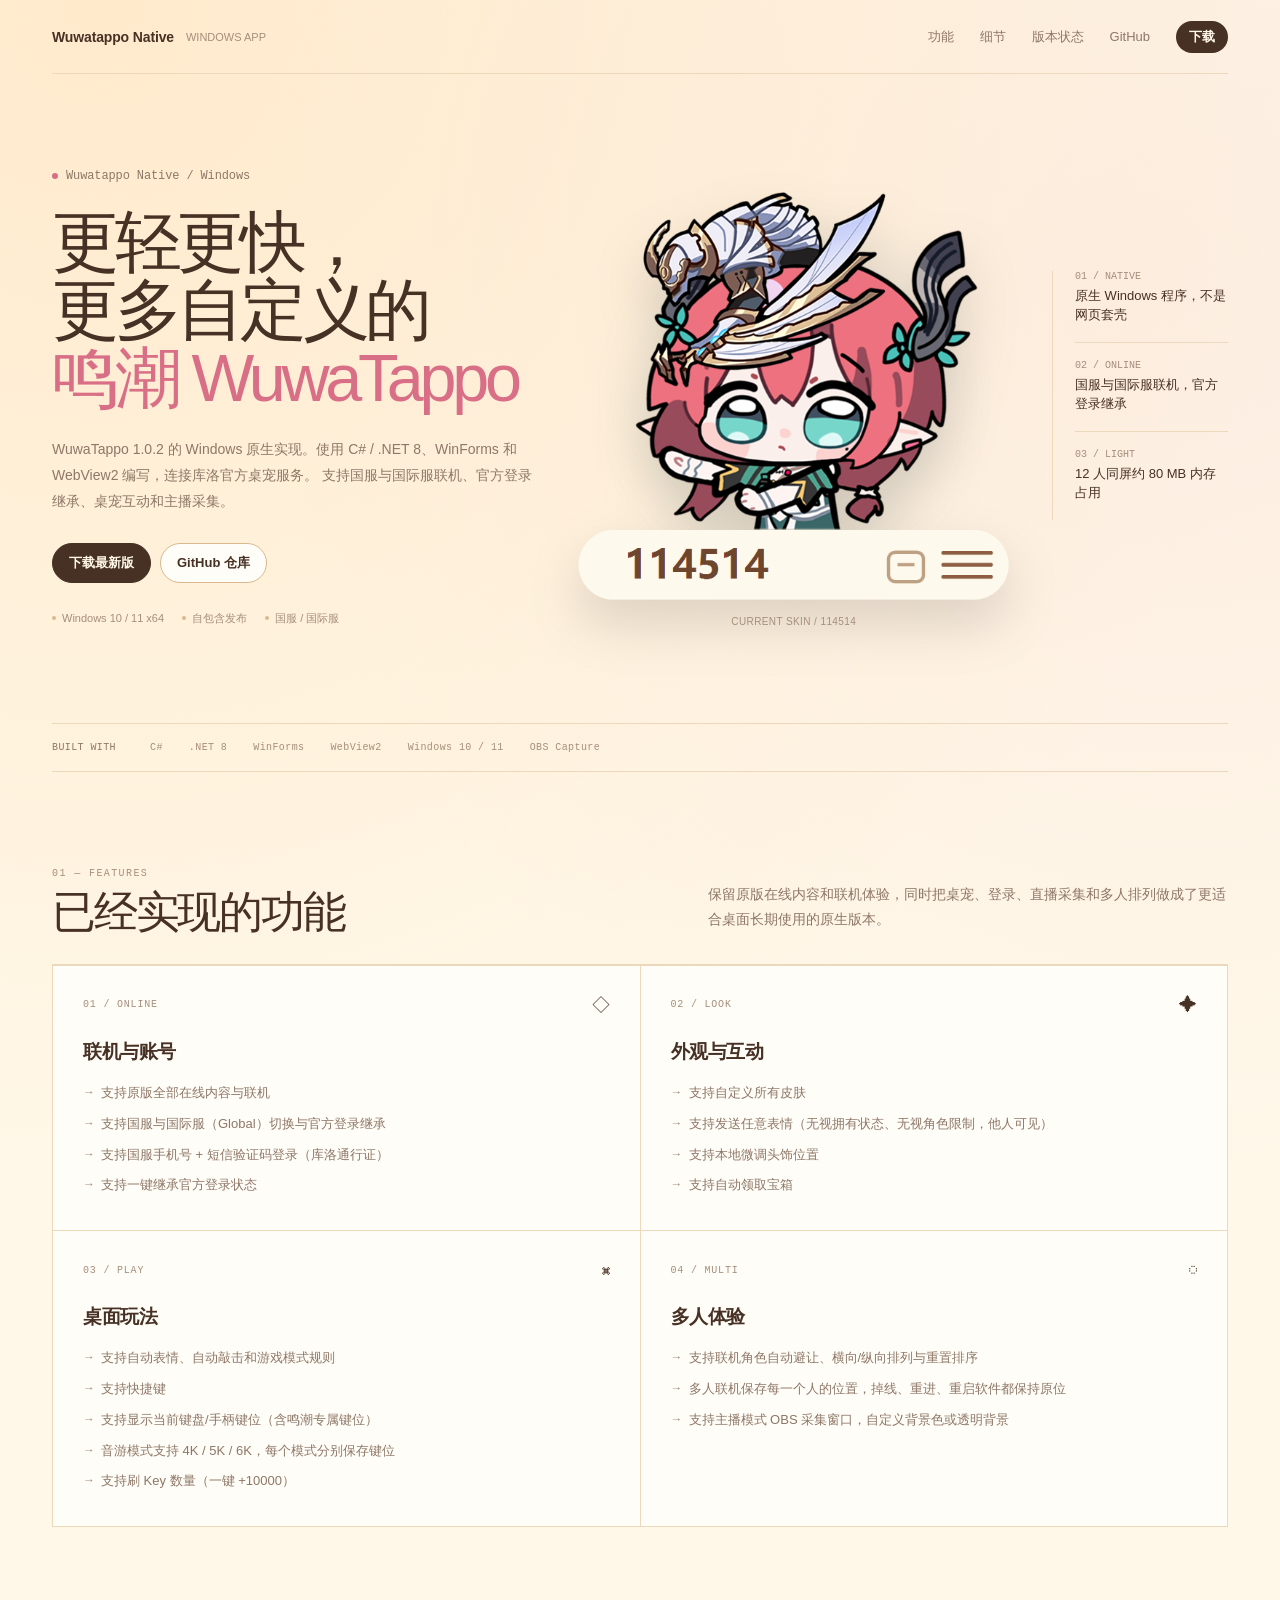
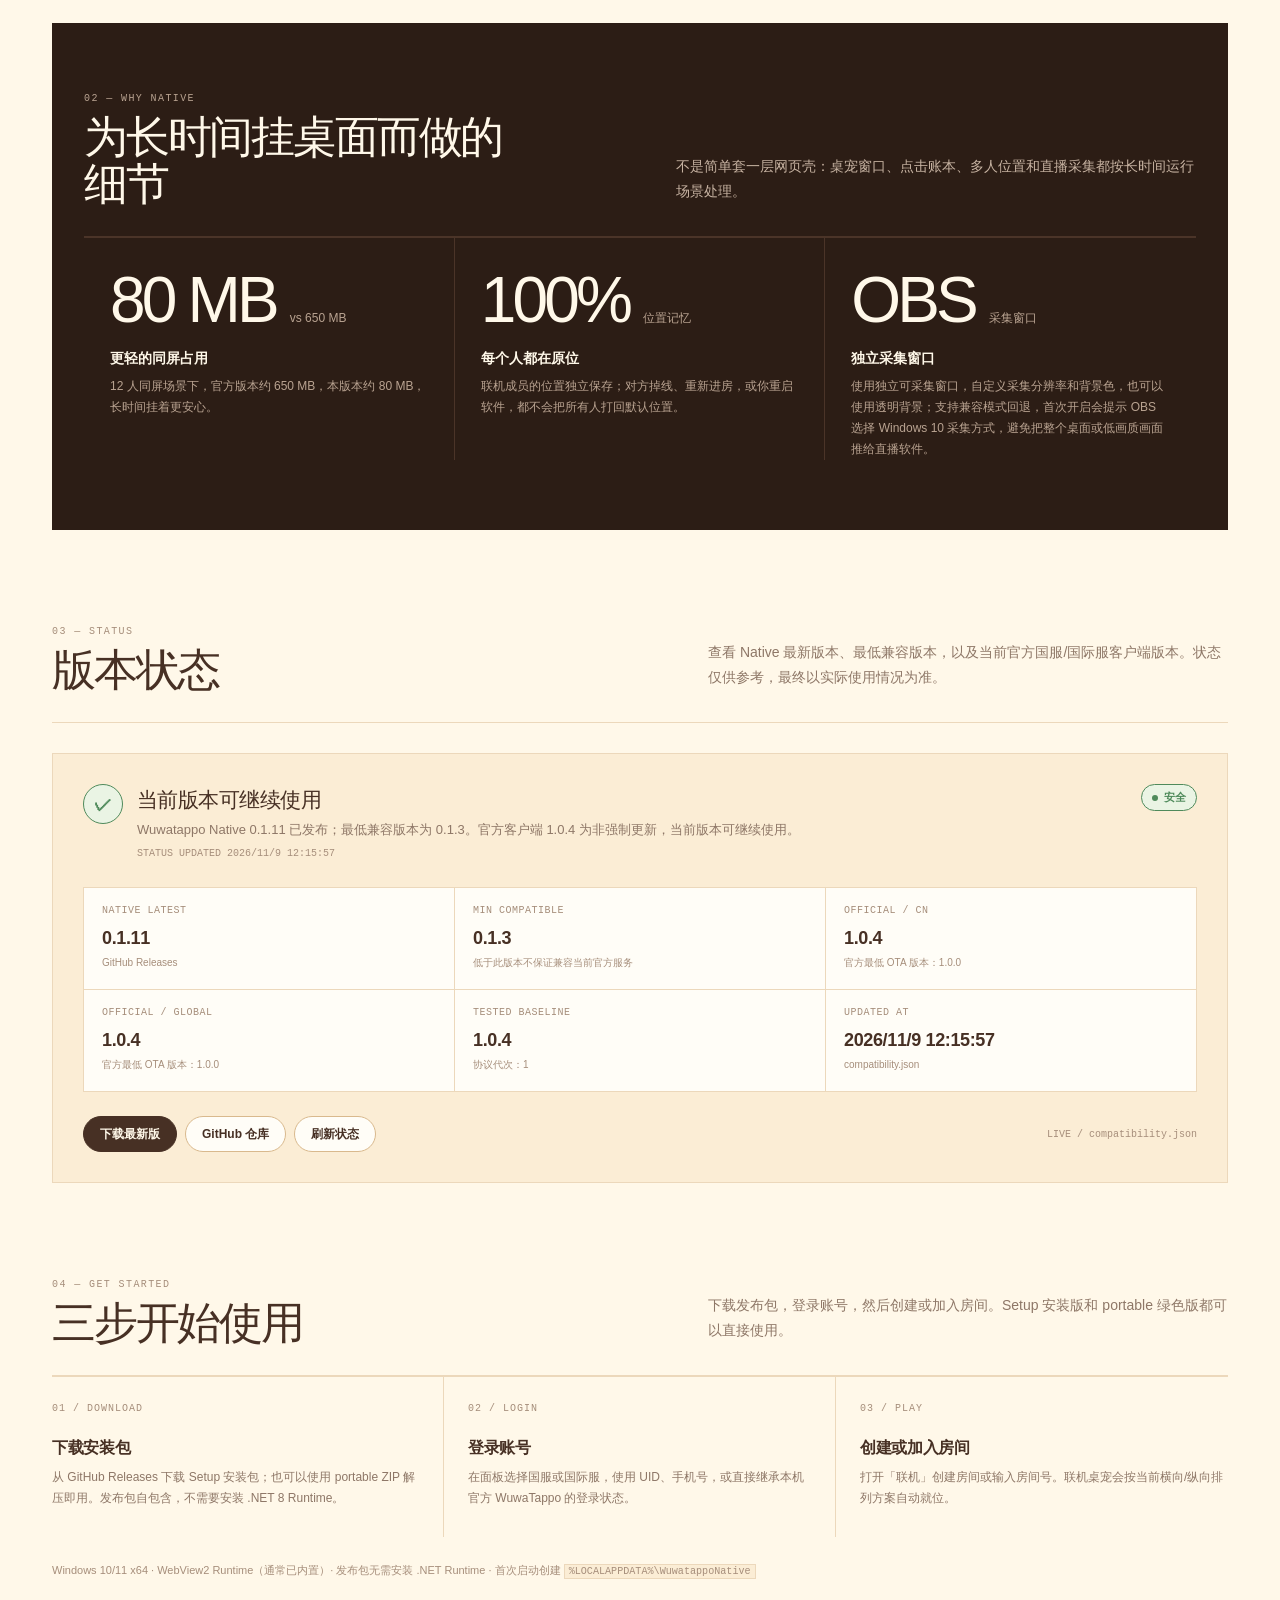
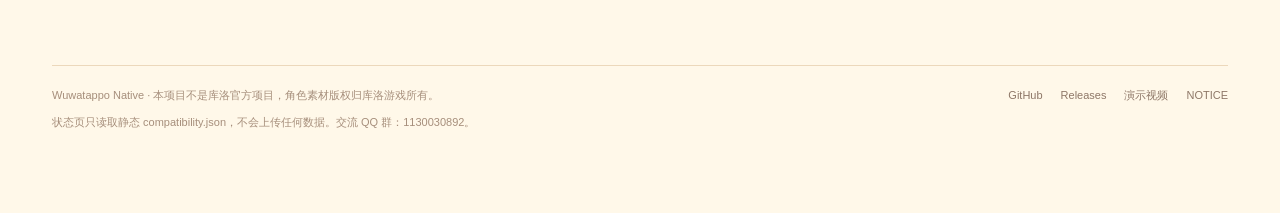
==== commit a6ca0702: "发布 0.1.11" ====
--- a/docs/index.html
+++ b/docs/index.html
@@ -401,7 +401,7 @@
             <ul class="check-list">
               <li>支持联机角色自动避让、横向/纵向排列与重置排序</li>
               <li>多人联机保存每一个人的位置，掉线、重进、重启软件都保持原位</li>
-              <li>支持主播模式 OBS 绿幕窗口采集</li>
+              <li>支持主播模式 OBS 采集窗口，自定义背景色或透明背景</li>
             </ul>
           </article>
         </div>
@@ -428,9 +428,9 @@
               <p>联机成员的位置独立保存；对方掉线、重新进房，或你重启软件，都不会把所有人打回默认位置。</p>
             </article>
             <article class="detail-card">
-              <div class="detail-number">OBS <small>绿幕采集</small></div>
+              <div class="detail-number">OBS <small>采集窗口</small></div>
               <h3>独立采集窗口</h3>
-              <p>使用独立可采集窗口，自定义采集分辨率，避免把整个桌面或低画质画面推给直播软件。</p>
+              <p>使用独立可采集窗口，自定义采集分辨率和背景色，也可以使用透明背景；支持兼容模式回退，首次开启会提示 OBS 选择 Windows 10 采集方式，避免把整个桌面或低画质画面推给直播软件。</p>
             </article>
           </div>
         </div>
